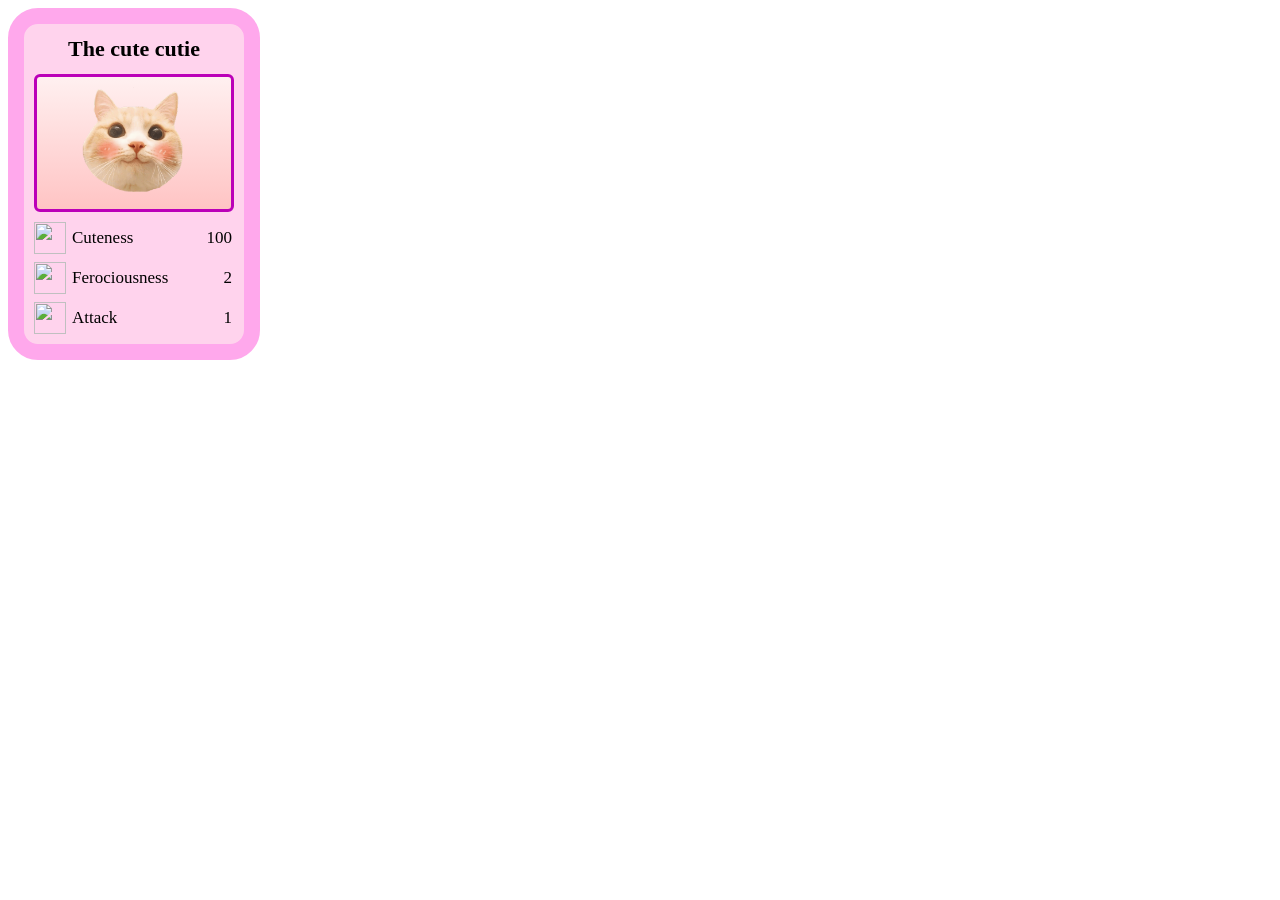
==== card_project/index.html @ 8acb8781 "one cat card done" ====
<!DOCTYPE html>
<html lang="en">
<head>
    <meta charset="UTF-8">
    <meta name="viewport" content="width=device-width, initial-scale=1.0">
    <title>Document</title>
    <link rel=stylesheet href="styles.css">
</head>
<body>
    <div id="card-size">
        <h4>The cute cutie</h4>
        <div id="cat1-container">
            <img id="cat1" src="Cats/Happy/Cat_01.png">
        </div>

        <div id="paw-icons-container">
            <div class="paw-icon">
                <img class="paw-svg" src="/Cats/cat-icon.svg">
                <div class="paw-icon-text">
                    <p>Cuteness</p>
                    <p class="number">100</p>
                </div>
            </div>

            <div class="paw-icon">
                <img class="paw-svg" src="/Cats/cat-icon.svg">
                <div class="paw-icon-text">
                    <p>Ferociousness</p>
                    <p class="number">2</p>
                </div>
            </div>
            
            <div class="paw-icon">
                <img class="paw-svg" src="/Cats/cat-icon.svg">
                <div class="paw-icon-text">
                    <p>Attack</p>
                    <p class="number">1</p>
                </div>
            </div>
    
        </div>
    </div>
    
</body>
</html>
---- card_project/styles.css ----
#card-size{
    width: 220px;
    height: 320px;
    background-color: #FFD3ED;
    border: solid 16px #FFA8EC;
    border-radius: 30px;
}

#cat1-container{
    background: linear-gradient(180deg, #FFF0F0 0%, #FFC4C4 100%);
    border: solid 3px #BB00B8;
    display: flex;
    justify-content: center;
    margin:10px;
    padding: 10px;
    border-radius: 6px;

}

#cat1{
    width: 160px;
}

.paw-svg{
    width: 32px;
    height: 32px;
    margin-left: 10px;
}

h4{
    margin-top: 12px;
    font-size: 22px;
    text-align: center;
    margin-bottom: 12px;
}

#paw-icons-container{
    display: flex;
    flex-direction: column;
    gap: 8px;
}
.paw-icon{
    display: flex;
    align-items: center;
    width: 100%;
    
}

.paw-icon-text{
    display: flex;
    flex-direction: row;
    justify-content: space-between;
    width: 100%;
   
}

p{
   font-size: 17px;
   margin: 6px;
   font-weight: 100px;

}

.number{
    margin-right: 12px;
}
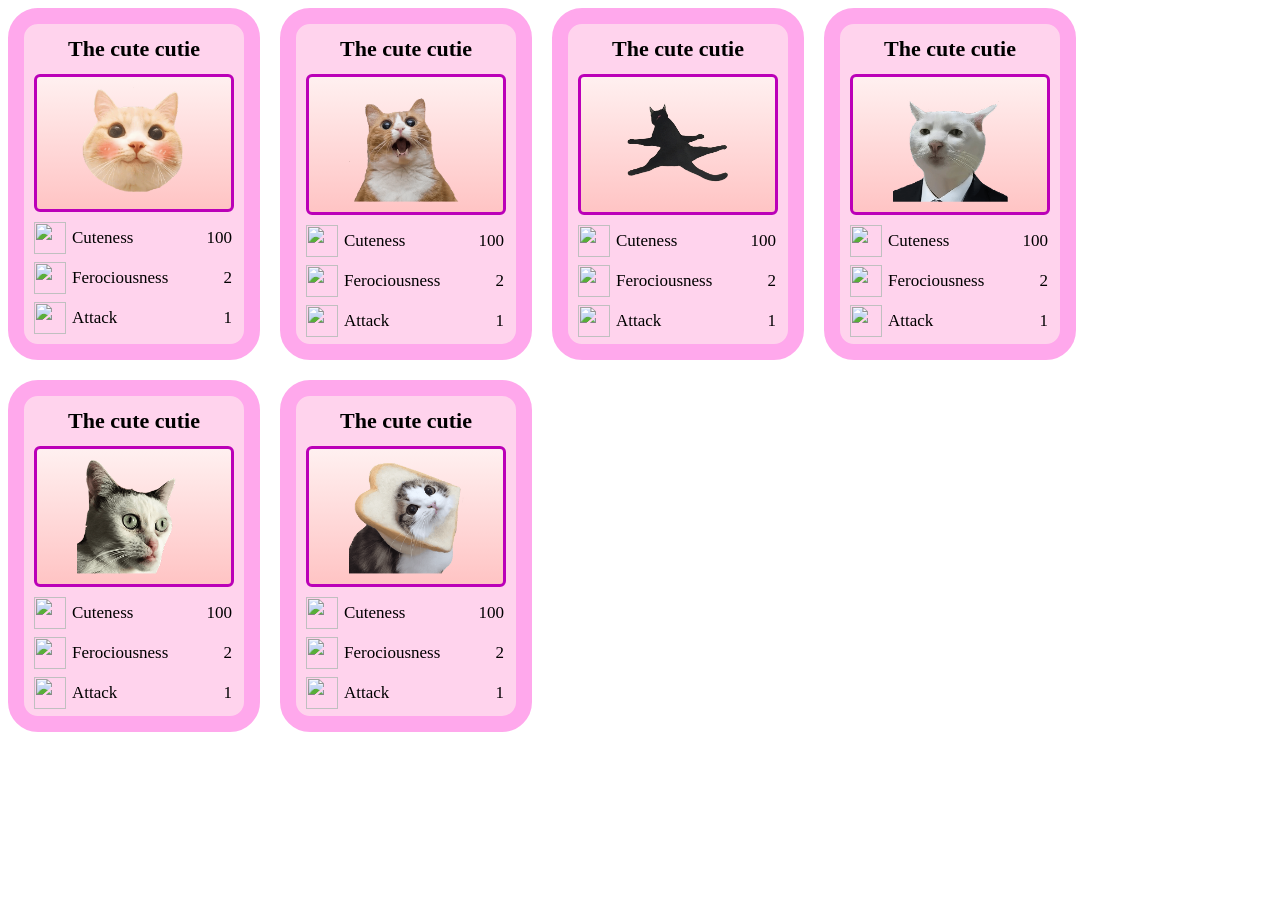
==== commit 02d561b2: "add 6 cards and cat pictures" ====
--- a/card_project/index.html
+++ b/card_project/index.html
@@ -7,38 +7,213 @@
     <link rel=stylesheet href="styles.css">
 </head>
 <body>
-    <div id="card-size">
-        <h4>The cute cutie</h4>
-        <div id="cat1-container">
-            <img id="cat1" src="Cats/Happy/Cat_01.png">
-        </div>
-
-        <div id="paw-icons-container">
-            <div class="paw-icon">
-                <img class="paw-svg" src="/Cats/cat-icon.svg">
-                <div class="paw-icon-text">
-                    <p>Cuteness</p>
-                    <p class="number">100</p>
-                </div>
-            </div>
-
-            <div class="paw-icon">
-                <img class="paw-svg" src="/Cats/cat-icon.svg">
-                <div class="paw-icon-text">
-                    <p>Ferociousness</p>
-                    <p class="number">2</p>
-                </div>
-            </div>
-            
-            <div class="paw-icon">
-                <img class="paw-svg" src="/Cats/cat-icon.svg">
-                <div class="paw-icon-text">
-                    <p>Attack</p>
-                    <p class="number">1</p>
-                </div>
-            </div>
-    
-        </div>
+
+    <div id="layout">
+
+        <div class="card-size">
+            <h4>The cute cutie</h4>
+            <div class="cat1-container">
+                <img id="cat1" src="Cats/Happy/Cat_01.png">
+            </div>
+
+            <div id="paw-icons-container">
+                <div class="paw-icon">
+                    <img class="paw-svg" src="/Cats/cat-icon.svg">
+                    <div class="paw-icon-text">
+                        <p>Cuteness</p>
+                        <p class="number">100</p>
+                    </div>
+                </div>
+
+                <div class="paw-icon">
+                    <img class="paw-svg" src="/Cats/cat-icon.svg">
+                    <div class="paw-icon-text">
+                        <p>Ferociousness</p>
+                        <p class="number">2</p>
+                    </div>
+                </div>
+                
+                <div class="paw-icon">
+                    <img class="paw-svg" src="/Cats/cat-icon.svg">
+                    <div class="paw-icon-text">
+                        <p>Attack</p>
+                        <p class="number">1</p>
+                    </div>
+                </div>
+        
+            </div>
+        </div>
+
+        <div class="card-size">
+            <h4>The cute cutie</h4>
+            <div class="cat1-container">
+                <img id="cat2" src="Cats/Photo_Cat.png">
+            </div>
+
+            <div id="paw-icons-container">
+                <div class="paw-icon">
+                    <img class="paw-svg" src="/Cats/cat-icon.svg">
+                    <div class="paw-icon-text">
+                        <p>Cuteness</p>
+                        <p class="number">100</p>
+                    </div>
+                </div>
+
+                <div class="paw-icon">
+                    <img class="paw-svg" src="/Cats/cat-icon.svg">
+                    <div class="paw-icon-text">
+                        <p>Ferociousness</p>
+                        <p class="number">2</p>
+                    </div>
+                </div>
+                
+                <div class="paw-icon">
+                    <img class="paw-svg" src="/Cats/cat-icon.svg">
+                    <div class="paw-icon-text">
+                        <p>Attack</p>
+                        <p class="number">1</p>
+                    </div>
+                </div>
+        
+            </div>
+        </div>
+
+        <div class="card-size">
+            <h4>The cute cutie</h4>
+            <div class="cat1-container">
+                <img id="cat3" src="Cats/Photo_Cat-yoga.png">
+            </div>
+
+            <div id="paw-icons-container">
+                <div class="paw-icon">
+                    <img class="paw-svg" src="/Cats/cat-icon.svg">
+                    <div class="paw-icon-text">
+                        <p>Cuteness</p>
+                        <p class="number">100</p>
+                    </div>
+                </div>
+
+                <div class="paw-icon">
+                    <img class="paw-svg" src="/Cats/cat-icon.svg">
+                    <div class="paw-icon-text">
+                        <p>Ferociousness</p>
+                        <p class="number">2</p>
+                    </div>
+                </div>
+                
+                <div class="paw-icon">
+                    <img class="paw-svg" src="/Cats/cat-icon.svg">
+                    <div class="paw-icon-text">
+                        <p>Attack</p>
+                        <p class="number">1</p>
+                    </div>
+                </div>
+        
+            </div>
+        </div>
+
+        <div class="card-size">
+            <h4>The cute cutie</h4>
+            <div class="cat1-container">
+                <img id="cat4" src="Cats/Photo_Cat-boss.png">
+            </div>
+
+            <div id="paw-icons-container">
+                <div class="paw-icon">
+                    <img class="paw-svg" src="/Cats/cat-icon.svg">
+                    <div class="paw-icon-text">
+                        <p>Cuteness</p>
+                        <p class="number">100</p>
+                    </div>
+                </div>
+
+                <div class="paw-icon">
+                    <img class="paw-svg" src="/Cats/cat-icon.svg">
+                    <div class="paw-icon-text">
+                        <p>Ferociousness</p>
+                        <p class="number">2</p>
+                    </div>
+                </div>
+                
+                <div class="paw-icon">
+                    <img class="paw-svg" src="/Cats/cat-icon.svg">
+                    <div class="paw-icon-text">
+                        <p>Attack</p>
+                        <p class="number">1</p>
+                    </div>
+                </div>
+        
+            </div>
+        </div>
+
+        <div class="card-size">
+            <h4>The cute cutie</h4>
+            <div class="cat1-container">
+                <img id="cat5" src="Cats/Photo_Cat-nosfera.png">
+            </div>
+
+            <div id="paw-icons-container">
+                <div class="paw-icon">
+                    <img class="paw-svg" src="/Cats/cat-icon.svg">
+                    <div class="paw-icon-text">
+                        <p>Cuteness</p>
+                        <p class="number">100</p>
+                    </div>
+                </div>
+
+                <div class="paw-icon">
+                    <img class="paw-svg" src="/Cats/cat-icon.svg">
+                    <div class="paw-icon-text">
+                        <p>Ferociousness</p>
+                        <p class="number">2</p>
+                    </div>
+                </div>
+                
+                <div class="paw-icon">
+                    <img class="paw-svg" src="/Cats/cat-icon.svg">
+                    <div class="paw-icon-text">
+                        <p>Attack</p>
+                        <p class="number">1</p>
+                    </div>
+                </div>
+        
+            </div>
+        </div>
+
+        <div class="card-size">
+            <h4>The cute cutie</h4>
+            <div class="cat1-container">
+                <img id="cat6" src="Cats/Photo_Cat-bread.png">
+            </div>
+
+            <div id="paw-icons-container">
+                <div class="paw-icon">
+                    <img class="paw-svg" src="/Cats/cat-icon.svg">
+                    <div class="paw-icon-text">
+                        <p>Cuteness</p>
+                        <p class="number">100</p>
+                    </div>
+                </div>
+
+                <div class="paw-icon">
+                    <img class="paw-svg" src="/Cats/cat-icon.svg">
+                    <div class="paw-icon-text">
+                        <p>Ferociousness</p>
+                        <p class="number">2</p>
+                    </div>
+                </div>
+                
+                <div class="paw-icon">
+                    <img class="paw-svg" src="/Cats/cat-icon.svg">
+                    <div class="paw-icon-text">
+                        <p>Attack</p>
+                        <p class="number">1</p>
+                    </div>
+                </div>
+        
+            </div>
+        </div>
+
     </div>
     
 </body>
--- a/card_project/styles.css
+++ b/card_project/styles.css
@@ -1,6 +1,12 @@
 
+#layout{
+    display: flex;
+    flex-wrap: wrap;
+    gap: 20px;
 
-#card-size{
+}
+
+.card-size{
     width: 220px;
     height: 320px;
     background-color: #FFD3ED;
@@ -8,7 +14,7 @@
     border-radius: 30px;
 }
 
-#cat1-container{
+.cat1-container{
     background: linear-gradient(180deg, #FFF0F0 0%, #FFC4C4 100%);
     border: solid 3px #BB00B8;
     display: flex;
@@ -16,12 +22,35 @@
     margin:10px;
     padding: 10px;
     border-radius: 6px;
-
 }
 
 #cat1{
     width: 160px;
 }
+
+#cat2{
+    width: 115px;
+    
+}
+
+#cat4{
+    width: 115px;
+}
+
+
+#cat5{
+    width: 115px;
+}
+
+#cat6{
+    width: 115px;
+}
+
+#cat3{
+    width: 115px;
+}
+
+
 
 .paw-svg{
     width: 32px;
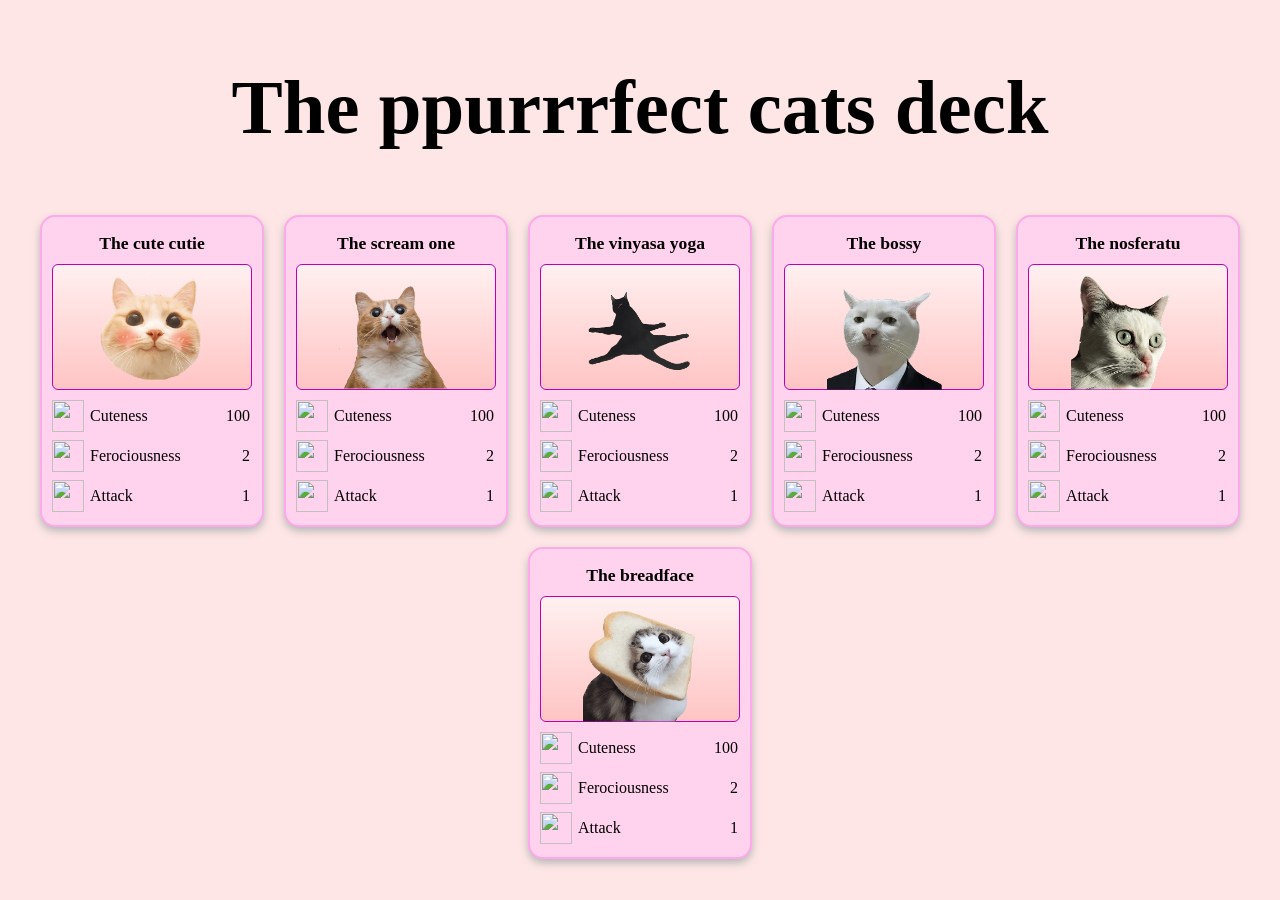
==== commit 6cb8242f: "made the cards responsive" ====
--- a/card_project/index.html
+++ b/card_project/index.html
@@ -7,186 +7,190 @@
     <link rel=stylesheet href="styles.css">
 </head>
 <body>
-
+    <div id="title">
+        <h2>The ppurrrfect cats deck</h2>
+    </div>
     <div id="layout">
+        
+        
 
         <div class="card-size">
             <h4>The cute cutie</h4>
-            <div class="cat1-container">
+            <div class="cat-all-container">
                 <img id="cat1" src="Cats/Happy/Cat_01.png">
             </div>
 
-            <div id="paw-icons-container">
-                <div class="paw-icon">
-                    <img class="paw-svg" src="/Cats/cat-icon.svg">
-                    <div class="paw-icon-text">
-                        <p>Cuteness</p>
-                        <p class="number">100</p>
-                    </div>
-                </div>
-
-                <div class="paw-icon">
-                    <img class="paw-svg" src="/Cats/cat-icon.svg">
-                    <div class="paw-icon-text">
-                        <p>Ferociousness</p>
-                        <p class="number">2</p>
-                    </div>
-                </div>
-                
-                <div class="paw-icon">
-                    <img class="paw-svg" src="/Cats/cat-icon.svg">
-                    <div class="paw-icon-text">
-                        <p>Attack</p>
-                        <p class="number">1</p>
-                    </div>
-                </div>
-        
-            </div>
-        </div>
-
-        <div class="card-size">
-            <h4>The cute cutie</h4>
-            <div class="cat1-container">
+            <div class="paw-icons-container">
+                <div class="paw-icon">
+                    <img class="paw-svg" src="/Cats/cat-icon.svg">
+                    <div class="paw-icon-text">
+                        <p>Cuteness</p>
+                        <p class="number">100</p>
+                    </div>
+                </div>
+
+                <div class="paw-icon">
+                    <img class="paw-svg" src="/Cats/cat-icon.svg">
+                    <div class="paw-icon-text">
+                        <p>Ferociousness</p>
+                        <p class="number">2</p>
+                    </div>
+                </div>
+                
+                <div class="paw-icon">
+                    <img class="paw-svg" src="/Cats/cat-icon.svg">
+                    <div class="paw-icon-text">
+                        <p>Attack</p>
+                        <p class="number">1</p>
+                    </div>
+                </div>
+        
+            </div>
+        </div>
+
+        <div class="card-size">
+            <h4>The scream one</h4>
+            <div class="cat-all-container">
                 <img id="cat2" src="Cats/Photo_Cat.png">
             </div>
 
-            <div id="paw-icons-container">
-                <div class="paw-icon">
-                    <img class="paw-svg" src="/Cats/cat-icon.svg">
-                    <div class="paw-icon-text">
-                        <p>Cuteness</p>
-                        <p class="number">100</p>
-                    </div>
-                </div>
-
-                <div class="paw-icon">
-                    <img class="paw-svg" src="/Cats/cat-icon.svg">
-                    <div class="paw-icon-text">
-                        <p>Ferociousness</p>
-                        <p class="number">2</p>
-                    </div>
-                </div>
-                
-                <div class="paw-icon">
-                    <img class="paw-svg" src="/Cats/cat-icon.svg">
-                    <div class="paw-icon-text">
-                        <p>Attack</p>
-                        <p class="number">1</p>
-                    </div>
-                </div>
-        
-            </div>
-        </div>
-
-        <div class="card-size">
-            <h4>The cute cutie</h4>
-            <div class="cat1-container">
+            <div class="paw-icons-container">
+                <div class="paw-icon">
+                    <img class="paw-svg" src="/Cats/cat-icon.svg">
+                    <div class="paw-icon-text">
+                        <p>Cuteness</p>
+                        <p class="number">100</p>
+                    </div>
+                </div>
+
+                <div class="paw-icon">
+                    <img class="paw-svg" src="/Cats/cat-icon.svg">
+                    <div class="paw-icon-text">
+                        <p>Ferociousness</p>
+                        <p class="number">2</p>
+                    </div>
+                </div>
+                
+                <div class="paw-icon">
+                    <img class="paw-svg" src="/Cats/cat-icon.svg">
+                    <div class="paw-icon-text">
+                        <p>Attack</p>
+                        <p class="number">1</p>
+                    </div>
+                </div>
+        
+            </div>
+        </div>
+
+        <div class="card-size">
+            <h4>The vinyasa yoga</h4>
+            <div class="cat-all-container">
                 <img id="cat3" src="Cats/Photo_Cat-yoga.png">
             </div>
 
-            <div id="paw-icons-container">
-                <div class="paw-icon">
-                    <img class="paw-svg" src="/Cats/cat-icon.svg">
-                    <div class="paw-icon-text">
-                        <p>Cuteness</p>
-                        <p class="number">100</p>
-                    </div>
-                </div>
-
-                <div class="paw-icon">
-                    <img class="paw-svg" src="/Cats/cat-icon.svg">
-                    <div class="paw-icon-text">
-                        <p>Ferociousness</p>
-                        <p class="number">2</p>
-                    </div>
-                </div>
-                
-                <div class="paw-icon">
-                    <img class="paw-svg" src="/Cats/cat-icon.svg">
-                    <div class="paw-icon-text">
-                        <p>Attack</p>
-                        <p class="number">1</p>
-                    </div>
-                </div>
-        
-            </div>
-        </div>
-
-        <div class="card-size">
-            <h4>The cute cutie</h4>
-            <div class="cat1-container">
+            <div class="paw-icons-container">
+                <div class="paw-icon">
+                    <img class="paw-svg" src="/Cats/cat-icon.svg">
+                    <div class="paw-icon-text">
+                        <p>Cuteness</p>
+                        <p class="number">100</p>
+                    </div>
+                </div>
+
+                <div class="paw-icon">
+                    <img class="paw-svg" src="/Cats/cat-icon.svg">
+                    <div class="paw-icon-text">
+                        <p>Ferociousness</p>
+                        <p class="number">2</p>
+                    </div>
+                </div>
+                
+                <div class="paw-icon">
+                    <img class="paw-svg" src="/Cats/cat-icon.svg">
+                    <div class="paw-icon-text">
+                        <p>Attack</p>
+                        <p class="number">1</p>
+                    </div>
+                </div>
+        
+            </div>
+        </div>
+
+        <div class="card-size">
+            <h4>The bossy</h4>
+            <div class="cat-all-container">
                 <img id="cat4" src="Cats/Photo_Cat-boss.png">
             </div>
 
-            <div id="paw-icons-container">
-                <div class="paw-icon">
-                    <img class="paw-svg" src="/Cats/cat-icon.svg">
-                    <div class="paw-icon-text">
-                        <p>Cuteness</p>
-                        <p class="number">100</p>
-                    </div>
-                </div>
-
-                <div class="paw-icon">
-                    <img class="paw-svg" src="/Cats/cat-icon.svg">
-                    <div class="paw-icon-text">
-                        <p>Ferociousness</p>
-                        <p class="number">2</p>
-                    </div>
-                </div>
-                
-                <div class="paw-icon">
-                    <img class="paw-svg" src="/Cats/cat-icon.svg">
-                    <div class="paw-icon-text">
-                        <p>Attack</p>
-                        <p class="number">1</p>
-                    </div>
-                </div>
-        
-            </div>
-        </div>
-
-        <div class="card-size">
-            <h4>The cute cutie</h4>
-            <div class="cat1-container">
+            <div class="paw-icons-container">
+                <div class="paw-icon">
+                    <img class="paw-svg" src="/Cats/cat-icon.svg">
+                    <div class="paw-icon-text">
+                        <p>Cuteness</p>
+                        <p class="number">100</p>
+                    </div>
+                </div>
+
+                <div class="paw-icon">
+                    <img class="paw-svg" src="/Cats/cat-icon.svg">
+                    <div class="paw-icon-text">
+                        <p>Ferociousness</p>
+                        <p class="number">2</p>
+                    </div>
+                </div>
+                
+                <div class="paw-icon">
+                    <img class="paw-svg" src="/Cats/cat-icon.svg">
+                    <div class="paw-icon-text">
+                        <p>Attack</p>
+                        <p class="number">1</p>
+                    </div>
+                </div>
+        
+            </div>
+        </div>
+
+        <div class="card-size">
+            <h4>The nosferatu</h4>
+            <div class="cat-all-container">
                 <img id="cat5" src="Cats/Photo_Cat-nosfera.png">
             </div>
 
-            <div id="paw-icons-container">
-                <div class="paw-icon">
-                    <img class="paw-svg" src="/Cats/cat-icon.svg">
-                    <div class="paw-icon-text">
-                        <p>Cuteness</p>
-                        <p class="number">100</p>
-                    </div>
-                </div>
-
-                <div class="paw-icon">
-                    <img class="paw-svg" src="/Cats/cat-icon.svg">
-                    <div class="paw-icon-text">
-                        <p>Ferociousness</p>
-                        <p class="number">2</p>
-                    </div>
-                </div>
-                
-                <div class="paw-icon">
-                    <img class="paw-svg" src="/Cats/cat-icon.svg">
-                    <div class="paw-icon-text">
-                        <p>Attack</p>
-                        <p class="number">1</p>
-                    </div>
-                </div>
-        
-            </div>
-        </div>
-
-        <div class="card-size">
-            <h4>The cute cutie</h4>
-            <div class="cat1-container">
+            <div class="paw-icons-container">
+                <div class="paw-icon">
+                    <img class="paw-svg" src="/Cats/cat-icon.svg">
+                    <div class="paw-icon-text">
+                        <p>Cuteness</p>
+                        <p class="number">100</p>
+                    </div>
+                </div>
+
+                <div class="paw-icon">
+                    <img class="paw-svg" src="/Cats/cat-icon.svg">
+                    <div class="paw-icon-text">
+                        <p>Ferociousness</p>
+                        <p class="number">2</p>
+                    </div>
+                </div>
+                
+                <div class="paw-icon">
+                    <img class="paw-svg" src="/Cats/cat-icon.svg">
+                    <div class="paw-icon-text">
+                        <p>Attack</p>
+                        <p class="number">1</p>
+                    </div>
+                </div>
+        
+            </div>
+        </div>
+
+        <div class="card-size">
+            <h4>The breadface</h4>
+            <div class="cat-all-container">
                 <img id="cat6" src="Cats/Photo_Cat-bread.png">
             </div>
 
-            <div id="paw-icons-container">
+            <div class="paw-icons-container">
                 <div class="paw-icon">
                     <img class="paw-svg" src="/Cats/cat-icon.svg">
                     <div class="paw-icon-text">
--- a/card_project/styles.css
+++ b/card_project/styles.css
@@ -1,27 +1,55 @@
+body{
+    background-color: #ffe6e6;
+}
+
 
 #layout{
     display: flex;
-    flex-wrap: wrap;
+    justify-content: center;
     gap: 20px;
+    max-width: 1400px
+
 
 }
 
-.card-size{
-    width: 220px;
-    height: 320px;
-    background-color: #FFD3ED;
-    border: solid 16px #FFA8EC;
-    border-radius: 30px;
+#title{
+    font-size: clamp(2rem, 4vw, 3.5rem);
+    text-align: center;
 }
 
-.cat1-container{
+.card-size{
+    width: clamp(180px, 40vw, 220px);
+    height: 308px;
+    background-color: #FFD3ED;
+    border: solid 2px #FFA8EC;
+    border-radius: 15px;
+    box-shadow: 0 4px 8px rgb(182, 182, 182);
+    display: flex;
+    flex-direction: column;
+}
+
+
+.cat-all-container{
     background: linear-gradient(180deg, #FFF0F0 0%, #FFC4C4 100%);
-    border: solid 3px #BB00B8;
-    display: flex;
+    border: solid 1px #BB00B8;
+    display: grid;
     justify-content: center;
     margin:10px;
+    margin-top: -2px;
     padding: 10px;
     border-radius: 6px;
+    align-items: center;
+    height: 104px;
+
+}
+
+
+@media (max-width: 1600px){
+    #layout{
+        display: flex;
+        flex-wrap: wrap
+    }
+
 }
 
 #cat1{
@@ -29,7 +57,12 @@
 }
 
 #cat2{
-    width: 115px;
+    width: 114px;
+}
+
+
+#cat3{
+    width: 116px;
     
 }
 
@@ -46,26 +79,22 @@
     width: 115px;
 }
 
-#cat3{
-    width: 115px;
-}
-
-
 
 .paw-svg{
-    width: 32px;
+    width: clamp(28px, 4vw, 32px);
     height: 32px;
     margin-left: 10px;
 }
 
 h4{
-    margin-top: 12px;
-    font-size: 22px;
+    margin-top: 16px;
+    font-size: 1.1rem;
     text-align: center;
     margin-bottom: 12px;
 }
 
-#paw-icons-container{
+
+.paw-icons-container{
     display: flex;
     flex-direction: column;
     gap: 8px;
@@ -86,9 +115,8 @@
 }
 
 p{
-   font-size: 17px;
-   margin: 6px;
-   font-weight: 100px;
+    font-size: clamp(14px, 2vw, 16px);
+    margin: 6px;
 
 }
 
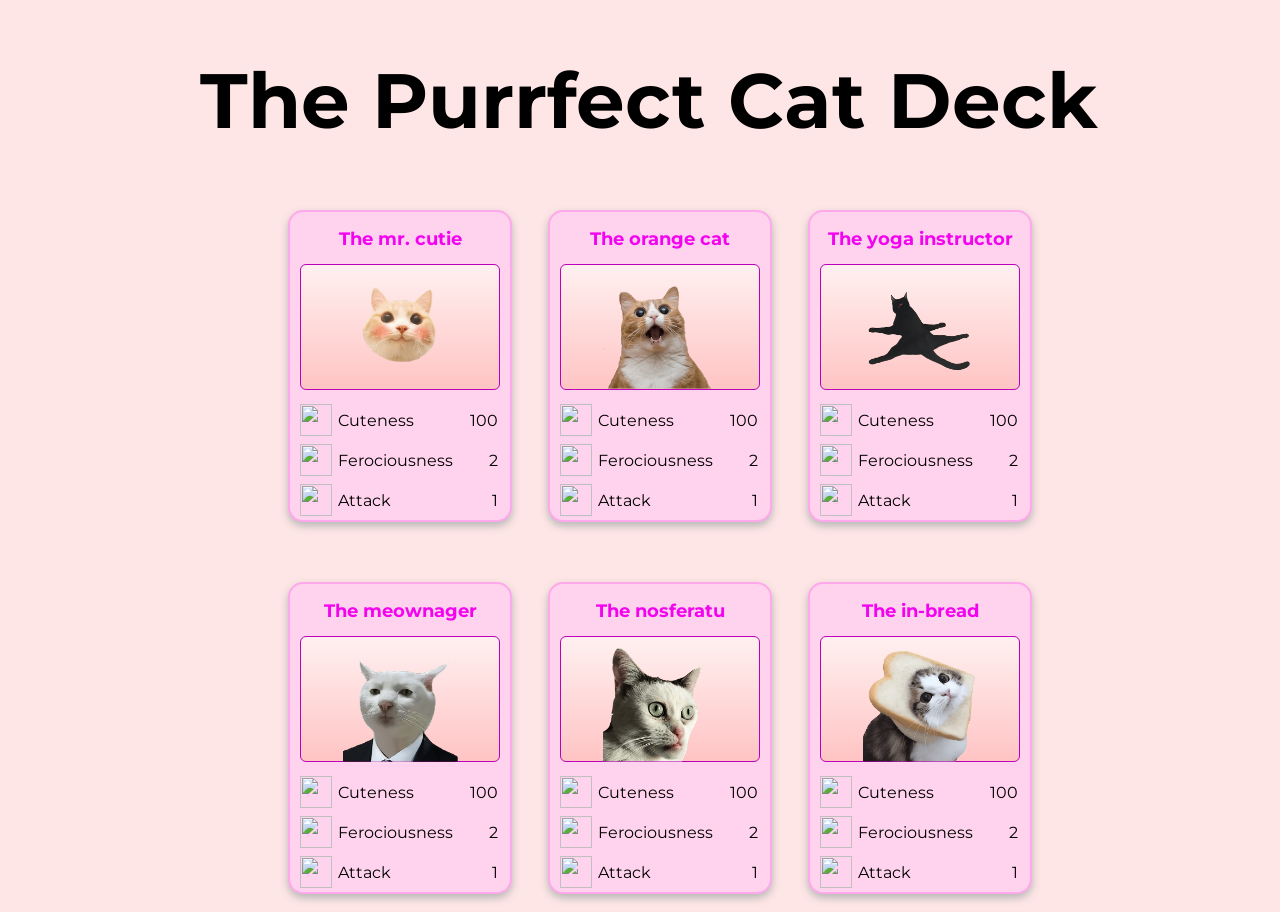
==== commit 1a2cad2c: "add background and fix responsiveness" ====
--- a/card_project/index.html
+++ b/card_project/index.html
@@ -5,17 +5,17 @@
     <meta name="viewport" content="width=device-width, initial-scale=1.0">
     <title>Document</title>
     <link rel=stylesheet href="styles.css">
+    <link href="https://fonts.googleapis.com/css2?family=Montserrat:ital,wght@0,100..900;1,100..900&display=swap" rel="stylesheet">
+
 </head>
 <body>
     <div id="title">
-        <h2>The ppurrrfect cats deck</h2>
+        <h2>The Purrfect Cat Deck</h2>
     </div>
     <div id="layout">
-        
-        
-
-        <div class="card-size">
-            <h4>The cute cutie</h4>
+
+        <div class="card-size">
+            <h4>The mr. cutie</h4>
             <div class="cat-all-container">
                 <img id="cat1" src="Cats/Happy/Cat_01.png">
             </div>
@@ -49,7 +49,7 @@
         </div>
 
         <div class="card-size">
-            <h4>The scream one</h4>
+            <h4>The orange cat</h4>
             <div class="cat-all-container">
                 <img id="cat2" src="Cats/Photo_Cat.png">
             </div>
@@ -83,7 +83,7 @@
         </div>
 
         <div class="card-size">
-            <h4>The vinyasa yoga</h4>
+            <h4>The yoga instructor</h4>
             <div class="cat-all-container">
                 <img id="cat3" src="Cats/Photo_Cat-yoga.png">
             </div>
@@ -117,7 +117,7 @@
         </div>
 
         <div class="card-size">
-            <h4>The bossy</h4>
+            <h4>The meownager</h4>
             <div class="cat-all-container">
                 <img id="cat4" src="Cats/Photo_Cat-boss.png">
             </div>
@@ -185,7 +185,7 @@
         </div>
 
         <div class="card-size">
-            <h4>The breadface</h4>
+            <h4>The in-bread</h4>
             <div class="cat-all-container">
                 <img id="cat6" src="Cats/Photo_Cat-bread.png">
             </div>
--- a/card_project/styles.css
+++ b/card_project/styles.css
@@ -1,20 +1,46 @@
+html{
+    font-size: clamp(14px, 2vw, 16px);
+    font-family: 'Montserrat', sans-serif;
+
+}
+
 body{
     background-color: #ffe6e6;
+    width: 100%;
+    background-image: url(/Cats/background.png);
 }
 
+h4{
+    margin-top: 16px;
+    font-size: 1.1rem;
+    text-align: center;
+    margin-bottom: 12px;
+    color: #f304ef;
+    
+}
+
+p{
+    font-size: clamp(14px, 2vw, 16px);
+    margin: 6px;
+
+}
 
 #layout{
-    display: flex;
+    display: grid;
+    grid-template-columns: repeat(3, 200px);
+    grid-template-rows: repeat(2, 1fr);
+    align-items: center;
     justify-content: center;
-    gap: 20px;
-    max-width: 1400px
-
-
+    gap: 60px;
+    padding: 10px;
+    
 }
 
 #title{
     font-size: clamp(2rem, 4vw, 3.5rem);
     text-align: center;
+    margin-bottom: -10px;
+    margin-top: -10px;
 }
 
 .card-size{
@@ -24,8 +50,8 @@
     border: solid 2px #FFA8EC;
     border-radius: 15px;
     box-shadow: 0 4px 8px rgb(182, 182, 182);
-    display: flex;
-    flex-direction: column;
+    display: grid;
+
 }
 
 
@@ -34,7 +60,7 @@
     border: solid 1px #BB00B8;
     display: grid;
     justify-content: center;
-    margin:10px;
+    margin: 10px;
     margin-top: -2px;
     padding: 10px;
     border-radius: 6px;
@@ -43,8 +69,7 @@
 
 }
 
-
-@media (max-width: 1600px){
+@media (max-width: 1000px){
     #layout{
         display: flex;
         flex-wrap: wrap
@@ -53,7 +78,7 @@
 }
 
 #cat1{
-    width: 160px;
+    width: 116px;
 }
 
 #cat2{
@@ -86,14 +111,6 @@
     margin-left: 10px;
 }
 
-h4{
-    margin-top: 16px;
-    font-size: 1.1rem;
-    text-align: center;
-    margin-bottom: 12px;
-}
-
-
 .paw-icons-container{
     display: flex;
     flex-direction: column;
@@ -114,12 +131,6 @@
    
 }
 
-p{
-    font-size: clamp(14px, 2vw, 16px);
-    margin: 6px;
-
-}
-
 .number{
     margin-right: 12px;
 }
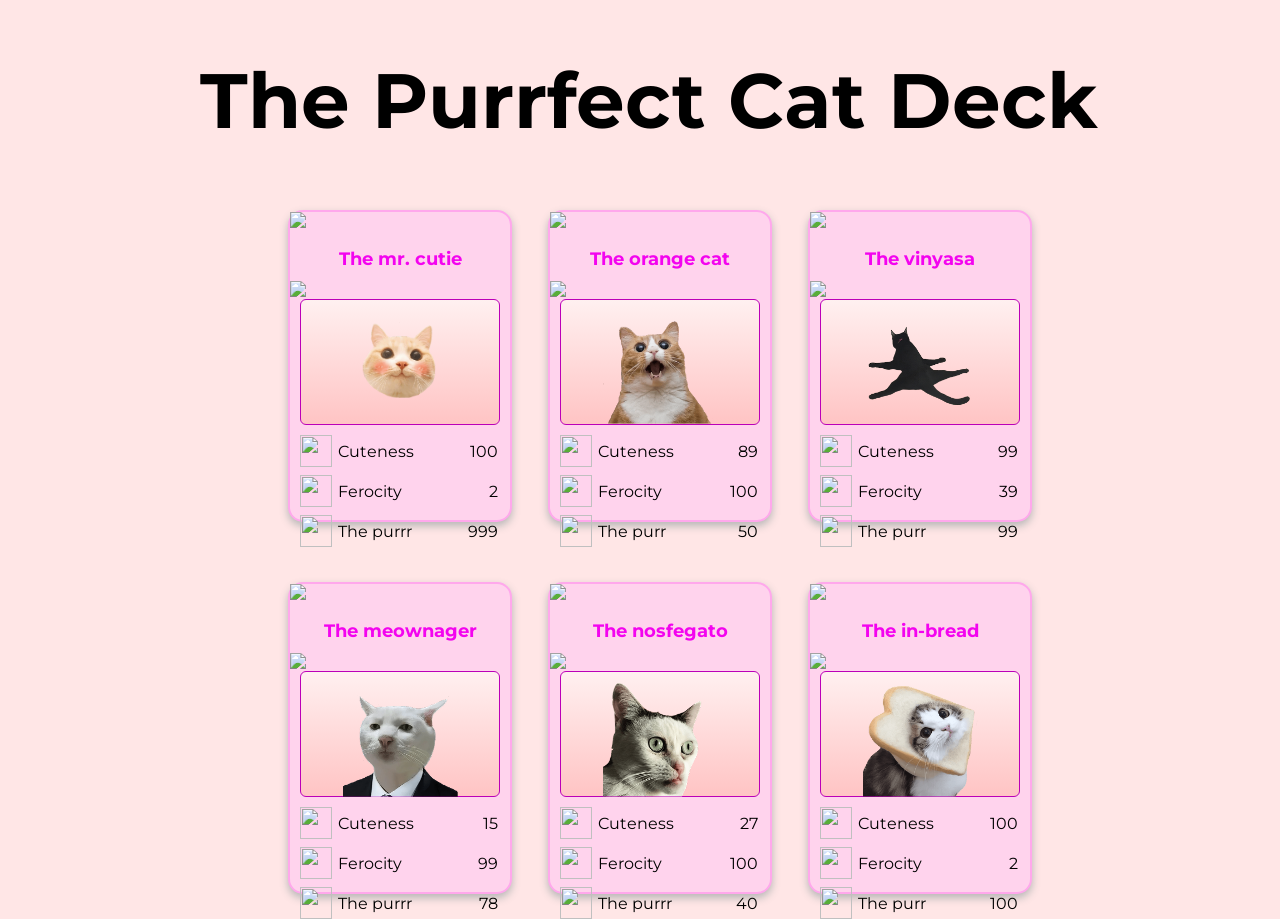
==== commit 1fc563d8: "add sword and shield icons,  rename cards title, change font color" ====
--- a/card_project/index.html
+++ b/card_project/index.html
@@ -15,7 +15,12 @@
     <div id="layout">
 
         <div class="card-size">
-            <h4>The mr. cutie</h4>
+            <div class="stats-icon">
+                <img class="stats-svg" src="/Cats/defens.svg">
+                <h4>The mr. cutie</h4>
+                <img class="stats-svg" src="/Cats/attack.svg">
+            </div>
+            
             <div class="cat-all-container">
                 <img id="cat1" src="Cats/Happy/Cat_01.png">
             </div>
@@ -32,7 +37,7 @@
                 <div class="paw-icon">
                     <img class="paw-svg" src="/Cats/cat-icon.svg">
                     <div class="paw-icon-text">
-                        <p>Ferociousness</p>
+                        <p>Ferocity</p>
                         <p class="number">2</p>
                     </div>
                 </div>
@@ -40,16 +45,20 @@
                 <div class="paw-icon">
                     <img class="paw-svg" src="/Cats/cat-icon.svg">
                     <div class="paw-icon-text">
-                        <p>Attack</p>
-                        <p class="number">1</p>
-                    </div>
-                </div>
-        
-            </div>
-        </div>
-
-        <div class="card-size">
-            <h4>The orange cat</h4>
+                        <p>The purrr</p>
+                        <p class="number">999</p>
+                    </div>
+                </div>
+        
+            </div>
+        </div>
+
+        <div class="card-size">
+            <div class="stats-icon">
+                <img class="stats-svg" src="/Cats/defens.svg">
+                <h4>The orange cat</h4>
+                <img class="stats-svg" src="/Cats/attack.svg">
+            </div>
             <div class="cat-all-container">
                 <img id="cat2" src="Cats/Photo_Cat.png">
             </div>
@@ -59,14 +68,170 @@
                     <img class="paw-svg" src="/Cats/cat-icon.svg">
                     <div class="paw-icon-text">
                         <p>Cuteness</p>
-                        <p class="number">100</p>
-                    </div>
-                </div>
-
-                <div class="paw-icon">
-                    <img class="paw-svg" src="/Cats/cat-icon.svg">
-                    <div class="paw-icon-text">
-                        <p>Ferociousness</p>
+                        <p class="number">89</p>
+                    </div>
+                </div>
+
+                <div class="paw-icon">
+                    <img class="paw-svg" src="/Cats/cat-icon.svg">
+                    <div class="paw-icon-text">
+                        <p>Ferocity</p>
+                        <p class="number">100</p>
+                    </div>
+                </div>
+                
+                <div class="paw-icon">
+                    <img class="paw-svg" src="/Cats/cat-icon.svg">
+                    <div class="paw-icon-text">
+                        <p>The purr</p>
+                        <p class="number">50</p>
+                    </div>
+                </div>
+        
+            </div>
+        </div>
+
+        <div class="card-size">
+            
+            <div class="stats-icon">
+                <img class="stats-svg" src="/Cats/defens.svg">
+                <h4>The vinyasa</h4>
+                <img class="stats-svg" src="/Cats/attack.svg">
+            </div>
+            <div class="cat-all-container">
+                <img id="cat3" src="Cats/Photo_Cat-yoga.png">
+            </div>
+
+            <div class="paw-icons-container">
+                <div class="paw-icon">
+                    <img class="paw-svg" src="/Cats/cat-icon.svg">
+                    <div class="paw-icon-text">
+                        <p>Cuteness</p>
+                        <p class="number">99</p>
+                    </div>
+                </div>
+
+                <div class="paw-icon">
+                    <img class="paw-svg" src="/Cats/cat-icon.svg">
+                    <div class="paw-icon-text">
+                        <p>Ferocity</p>
+                        <p class="number">39</p>
+                    </div>
+                </div>
+                
+                <div class="paw-icon">
+                    <img class="paw-svg" src="/Cats/cat-icon.svg">
+                    <div class="paw-icon-text">
+                        <p>The purr</p>
+                        <p class="number">99</p>
+                    </div>
+                </div>
+        
+            </div>
+        </div>
+
+        <div class="card-size">
+            <div class="stats-icon">
+                <img class="stats-svg" src="/Cats/defens.svg">
+                <h4>The meownager</h4>
+                <img class="stats-svg" src="/Cats/attack.svg">
+            </div>
+            
+            <div class="cat-all-container">
+                <img id="cat4" src="Cats/Photo_Cat-boss.png">
+            </div>
+
+            <div class="paw-icons-container">
+                <div class="paw-icon">
+                    <img class="paw-svg" src="/Cats/cat-icon.svg">
+                    <div class="paw-icon-text">
+                        <p>Cuteness</p>
+                        <p class="number">15</p>
+                    </div>
+                </div>
+
+                <div class="paw-icon">
+                    <img class="paw-svg" src="/Cats/cat-icon.svg">
+                    <div class="paw-icon-text">
+                        <p>Ferocity</p>
+                        <p class="number">99</p>
+                    </div>
+                </div>
+                
+                <div class="paw-icon">
+                    <img class="paw-svg" src="/Cats/cat-icon.svg">
+                    <div class="paw-icon-text">
+                        <p>The purrr</p>
+                        <p class="number">78</p>
+                    </div>
+                </div>
+        
+            </div>
+        </div>
+
+        <div class="card-size">
+            <div class="stats-icon">
+                <img class="stats-svg" src="/Cats/defens.svg">
+                <h4>The nosfegato</h4>
+                <img class="stats-svg" src="/Cats/attack.svg">
+            </div>
+            
+            <div class="cat-all-container">
+                <img id="cat5" src="Cats/Photo_Cat-nosfera.png">
+            </div>
+
+            <div class="paw-icons-container">
+                <div class="paw-icon">
+                    <img class="paw-svg" src="/Cats/cat-icon.svg">
+                    <div class="paw-icon-text">
+                        <p>Cuteness</p>
+                        <p class="number">27</p>
+                    </div>
+                </div>
+
+                <div class="paw-icon">
+                    <img class="paw-svg" src="/Cats/cat-icon.svg">
+                    <div class="paw-icon-text">
+                        <p>Ferocity</p>
+                        <p class="number">100</p>
+                    </div>
+                </div>
+                
+                <div class="paw-icon">
+                    <img class="paw-svg" src="/Cats/cat-icon.svg">
+                    <div class="paw-icon-text">
+                        <p>The purrr</p>
+                        <p class="number">40</p>
+                    </div>
+                </div>
+        
+            </div>
+        </div>
+
+        <div class="card-size">
+            <div class="stats-icon">
+                <img class="stats-svg" src="/Cats/defens.svg">
+                <h4>The in-bread</h4>
+                <img class="stats-svg" src="/Cats/attack.svg">
+            </div>
+            
+            <div class="cat-all-container">
+                <img id="cat6" src="Cats/Photo_Cat-bread.png">
+            </div>
+
+            <div class="paw-icons-container">
+                <div class="paw-icon">
+                    <img class="paw-svg" src="/Cats/cat-icon.svg">
+                    <div class="paw-icon-text">
+                        <p>Cuteness</p>
+                        <p class="number">100</p>
+                    </div>
+                </div>
+
+                <div class="paw-icon">
+                    <img class="paw-svg" src="/Cats/cat-icon.svg">
+                    <div class="paw-icon-text">
+                        <p>Ferocity</p>
                         <p class="number">2</p>
                     </div>
                 </div>
@@ -74,144 +239,8 @@
                 <div class="paw-icon">
                     <img class="paw-svg" src="/Cats/cat-icon.svg">
                     <div class="paw-icon-text">
-                        <p>Attack</p>
-                        <p class="number">1</p>
-                    </div>
-                </div>
-        
-            </div>
-        </div>
-
-        <div class="card-size">
-            <h4>The yoga instructor</h4>
-            <div class="cat-all-container">
-                <img id="cat3" src="Cats/Photo_Cat-yoga.png">
-            </div>
-
-            <div class="paw-icons-container">
-                <div class="paw-icon">
-                    <img class="paw-svg" src="/Cats/cat-icon.svg">
-                    <div class="paw-icon-text">
-                        <p>Cuteness</p>
-                        <p class="number">100</p>
-                    </div>
-                </div>
-
-                <div class="paw-icon">
-                    <img class="paw-svg" src="/Cats/cat-icon.svg">
-                    <div class="paw-icon-text">
-                        <p>Ferociousness</p>
-                        <p class="number">2</p>
-                    </div>
-                </div>
-                
-                <div class="paw-icon">
-                    <img class="paw-svg" src="/Cats/cat-icon.svg">
-                    <div class="paw-icon-text">
-                        <p>Attack</p>
-                        <p class="number">1</p>
-                    </div>
-                </div>
-        
-            </div>
-        </div>
-
-        <div class="card-size">
-            <h4>The meownager</h4>
-            <div class="cat-all-container">
-                <img id="cat4" src="Cats/Photo_Cat-boss.png">
-            </div>
-
-            <div class="paw-icons-container">
-                <div class="paw-icon">
-                    <img class="paw-svg" src="/Cats/cat-icon.svg">
-                    <div class="paw-icon-text">
-                        <p>Cuteness</p>
-                        <p class="number">100</p>
-                    </div>
-                </div>
-
-                <div class="paw-icon">
-                    <img class="paw-svg" src="/Cats/cat-icon.svg">
-                    <div class="paw-icon-text">
-                        <p>Ferociousness</p>
-                        <p class="number">2</p>
-                    </div>
-                </div>
-                
-                <div class="paw-icon">
-                    <img class="paw-svg" src="/Cats/cat-icon.svg">
-                    <div class="paw-icon-text">
-                        <p>Attack</p>
-                        <p class="number">1</p>
-                    </div>
-                </div>
-        
-            </div>
-        </div>
-
-        <div class="card-size">
-            <h4>The nosferatu</h4>
-            <div class="cat-all-container">
-                <img id="cat5" src="Cats/Photo_Cat-nosfera.png">
-            </div>
-
-            <div class="paw-icons-container">
-                <div class="paw-icon">
-                    <img class="paw-svg" src="/Cats/cat-icon.svg">
-                    <div class="paw-icon-text">
-                        <p>Cuteness</p>
-                        <p class="number">100</p>
-                    </div>
-                </div>
-
-                <div class="paw-icon">
-                    <img class="paw-svg" src="/Cats/cat-icon.svg">
-                    <div class="paw-icon-text">
-                        <p>Ferociousness</p>
-                        <p class="number">2</p>
-                    </div>
-                </div>
-                
-                <div class="paw-icon">
-                    <img class="paw-svg" src="/Cats/cat-icon.svg">
-                    <div class="paw-icon-text">
-                        <p>Attack</p>
-                        <p class="number">1</p>
-                    </div>
-                </div>
-        
-            </div>
-        </div>
-
-        <div class="card-size">
-            <h4>The in-bread</h4>
-            <div class="cat-all-container">
-                <img id="cat6" src="Cats/Photo_Cat-bread.png">
-            </div>
-
-            <div class="paw-icons-container">
-                <div class="paw-icon">
-                    <img class="paw-svg" src="/Cats/cat-icon.svg">
-                    <div class="paw-icon-text">
-                        <p>Cuteness</p>
-                        <p class="number">100</p>
-                    </div>
-                </div>
-
-                <div class="paw-icon">
-                    <img class="paw-svg" src="/Cats/cat-icon.svg">
-                    <div class="paw-icon-text">
-                        <p>Ferociousness</p>
-                        <p class="number">2</p>
-                    </div>
-                </div>
-                
-                <div class="paw-icon">
-                    <img class="paw-svg" src="/Cats/cat-icon.svg">
-                    <div class="paw-icon-text">
-                        <p>Attack</p>
-                        <p class="number">1</p>
+                        <p>The purr</p>
+                        <p class="number">100</p>
                     </div>
                 </div>
         
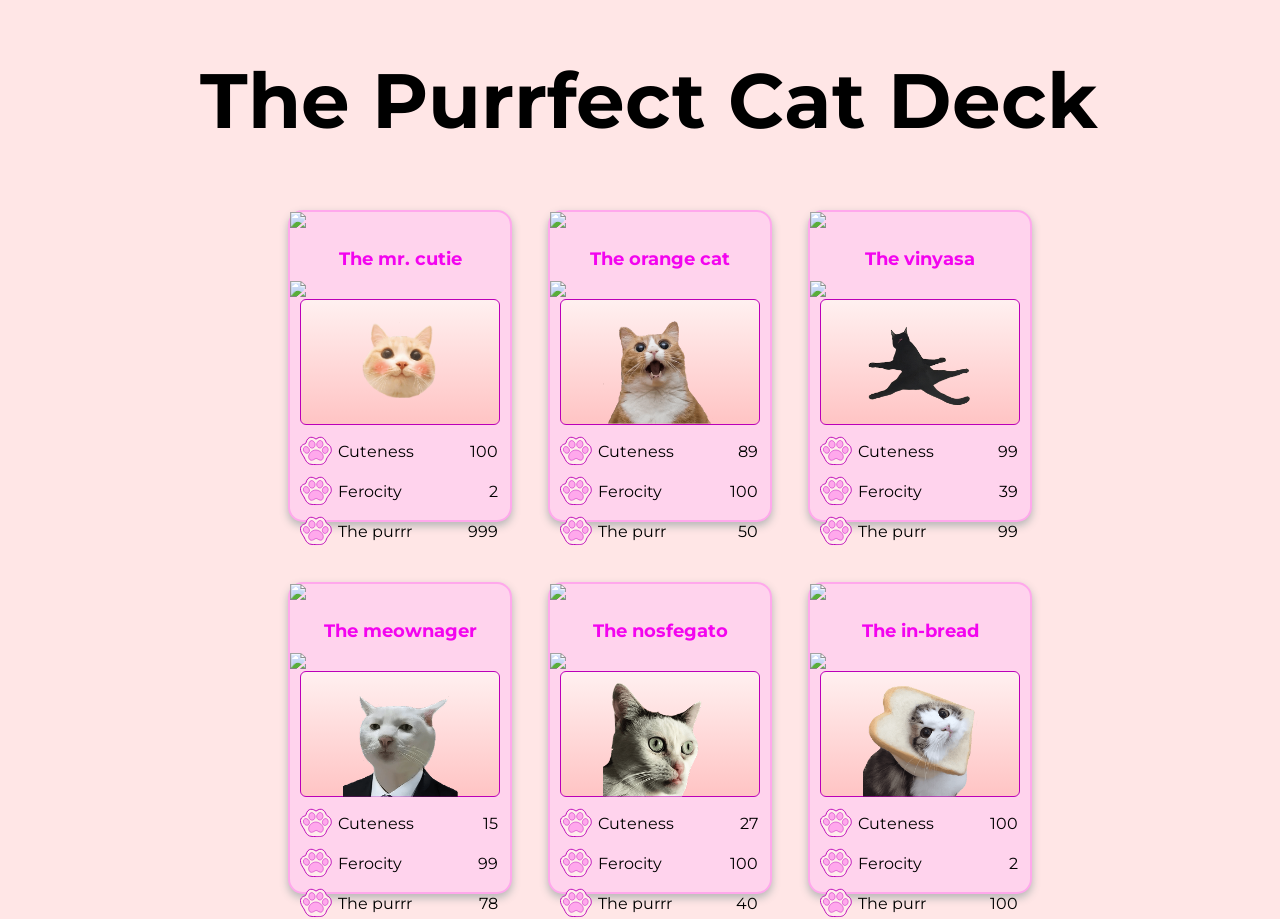
==== commit 0010fc9e: "correct paw icon bug" ====
--- a/card_project/index.html
+++ b/card_project/index.html
@@ -9,9 +9,11 @@
 
 </head>
 <body>
+
     <div id="title">
         <h2>The Purrfect Cat Deck</h2>
     </div>
+
     <div id="layout">
 
         <div class="card-size">
@@ -27,15 +29,15 @@
 
             <div class="paw-icons-container">
                 <div class="paw-icon">
-                    <img class="paw-svg" src="/Cats/cat-icon.svg">
-                    <div class="paw-icon-text">
-                        <p>Cuteness</p>
-                        <p class="number">100</p>
-                    </div>
-                </div>
-
-                <div class="paw-icon">
-                    <img class="paw-svg" src="/Cats/cat-icon.svg">
+                    <img class="paw-svg" src="Cats/cat-icon.svg">
+                    <div class="paw-icon-text">
+                        <p>Cuteness</p>
+                        <p class="number">100</p>
+                    </div>
+                </div>
+
+                <div class="paw-icon">
+                    <img class="paw-svg" src="Cats/cat-icon.svg">
                     <div class="paw-icon-text">
                         <p>Ferocity</p>
                         <p class="number">2</p>
@@ -43,7 +45,7 @@
                 </div>
                 
                 <div class="paw-icon">
-                    <img class="paw-svg" src="/Cats/cat-icon.svg">
+                    <img class="paw-svg" src="Cats/cat-icon.svg">
                     <div class="paw-icon-text">
                         <p>The purrr</p>
                         <p class="number">999</p>
@@ -65,7 +67,7 @@
 
             <div class="paw-icons-container">
                 <div class="paw-icon">
-                    <img class="paw-svg" src="/Cats/cat-icon.svg">
+                    <img class="paw-svg" src="Cats/cat-icon.svg">
                     <div class="paw-icon-text">
                         <p>Cuteness</p>
                         <p class="number">89</p>
@@ -73,15 +75,15 @@
                 </div>
 
                 <div class="paw-icon">
-                    <img class="paw-svg" src="/Cats/cat-icon.svg">
-                    <div class="paw-icon-text">
-                        <p>Ferocity</p>
-                        <p class="number">100</p>
-                    </div>
-                </div>
-                
-                <div class="paw-icon">
-                    <img class="paw-svg" src="/Cats/cat-icon.svg">
+                    <img class="paw-svg" src="Cats/cat-icon.svg">
+                    <div class="paw-icon-text">
+                        <p>Ferocity</p>
+                        <p class="number">100</p>
+                    </div>
+                </div>
+                
+                <div class="paw-icon">
+                    <img class="paw-svg" src="Cats/cat-icon.svg">
                     <div class="paw-icon-text">
                         <p>The purr</p>
                         <p class="number">50</p>
@@ -104,7 +106,7 @@
 
             <div class="paw-icons-container">
                 <div class="paw-icon">
-                    <img class="paw-svg" src="/Cats/cat-icon.svg">
+                    <img class="paw-svg" src="Cats/cat-icon.svg">
                     <div class="paw-icon-text">
                         <p>Cuteness</p>
                         <p class="number">99</p>
@@ -112,7 +114,7 @@
                 </div>
 
                 <div class="paw-icon">
-                    <img class="paw-svg" src="/Cats/cat-icon.svg">
+                    <img class="paw-svg" src="Cats/cat-icon.svg">
                     <div class="paw-icon-text">
                         <p>Ferocity</p>
                         <p class="number">39</p>
@@ -120,7 +122,7 @@
                 </div>
                 
                 <div class="paw-icon">
-                    <img class="paw-svg" src="/Cats/cat-icon.svg">
+                    <img class="paw-svg" src="Cats/cat-icon.svg">
                     <div class="paw-icon-text">
                         <p>The purr</p>
                         <p class="number">99</p>
@@ -143,7 +145,7 @@
 
             <div class="paw-icons-container">
                 <div class="paw-icon">
-                    <img class="paw-svg" src="/Cats/cat-icon.svg">
+                    <img class="paw-svg" src="Cats/cat-icon.svg">
                     <div class="paw-icon-text">
                         <p>Cuteness</p>
                         <p class="number">15</p>
@@ -151,7 +153,7 @@
                 </div>
 
                 <div class="paw-icon">
-                    <img class="paw-svg" src="/Cats/cat-icon.svg">
+                    <img class="paw-svg" src="Cats/cat-icon.svg">
                     <div class="paw-icon-text">
                         <p>Ferocity</p>
                         <p class="number">99</p>
@@ -159,7 +161,7 @@
                 </div>
                 
                 <div class="paw-icon">
-                    <img class="paw-svg" src="/Cats/cat-icon.svg">
+                    <img class="paw-svg" src="Cats/cat-icon.svg">
                     <div class="paw-icon-text">
                         <p>The purrr</p>
                         <p class="number">78</p>
@@ -182,7 +184,7 @@
 
             <div class="paw-icons-container">
                 <div class="paw-icon">
-                    <img class="paw-svg" src="/Cats/cat-icon.svg">
+                    <img class="paw-svg" src="Cats/cat-icon.svg">
                     <div class="paw-icon-text">
                         <p>Cuteness</p>
                         <p class="number">27</p>
@@ -190,15 +192,15 @@
                 </div>
 
                 <div class="paw-icon">
-                    <img class="paw-svg" src="/Cats/cat-icon.svg">
-                    <div class="paw-icon-text">
-                        <p>Ferocity</p>
-                        <p class="number">100</p>
-                    </div>
-                </div>
-                
-                <div class="paw-icon">
-                    <img class="paw-svg" src="/Cats/cat-icon.svg">
+                    <img class="paw-svg" src="Cats/cat-icon.svg">
+                    <div class="paw-icon-text">
+                        <p>Ferocity</p>
+                        <p class="number">100</p>
+                    </div>
+                </div>
+                
+                <div class="paw-icon">
+                    <img class="paw-svg" src="Cats/cat-icon.svg">
                     <div class="paw-icon-text">
                         <p>The purrr</p>
                         <p class="number">40</p>
@@ -221,15 +223,15 @@
 
             <div class="paw-icons-container">
                 <div class="paw-icon">
-                    <img class="paw-svg" src="/Cats/cat-icon.svg">
-                    <div class="paw-icon-text">
-                        <p>Cuteness</p>
-                        <p class="number">100</p>
-                    </div>
-                </div>
-
-                <div class="paw-icon">
-                    <img class="paw-svg" src="/Cats/cat-icon.svg">
+                    <img class="paw-svg" src="Cats/cat-icon.svg">
+                    <div class="paw-icon-text">
+                        <p>Cuteness</p>
+                        <p class="number">100</p>
+                    </div>
+                </div>
+
+                <div class="paw-icon">
+                    <img class="paw-svg" src="Cats/cat-icon.svg">
                     <div class="paw-icon-text">
                         <p>Ferocity</p>
                         <p class="number">2</p>
@@ -237,7 +239,7 @@
                 </div>
                 
                 <div class="paw-icon">
-                    <img class="paw-svg" src="/Cats/cat-icon.svg">
+                    <img class="paw-svg" src="Cats/cat-icon.svg">
                     <div class="paw-icon-text">
                         <p>The purr</p>
                         <p class="number">100</p>
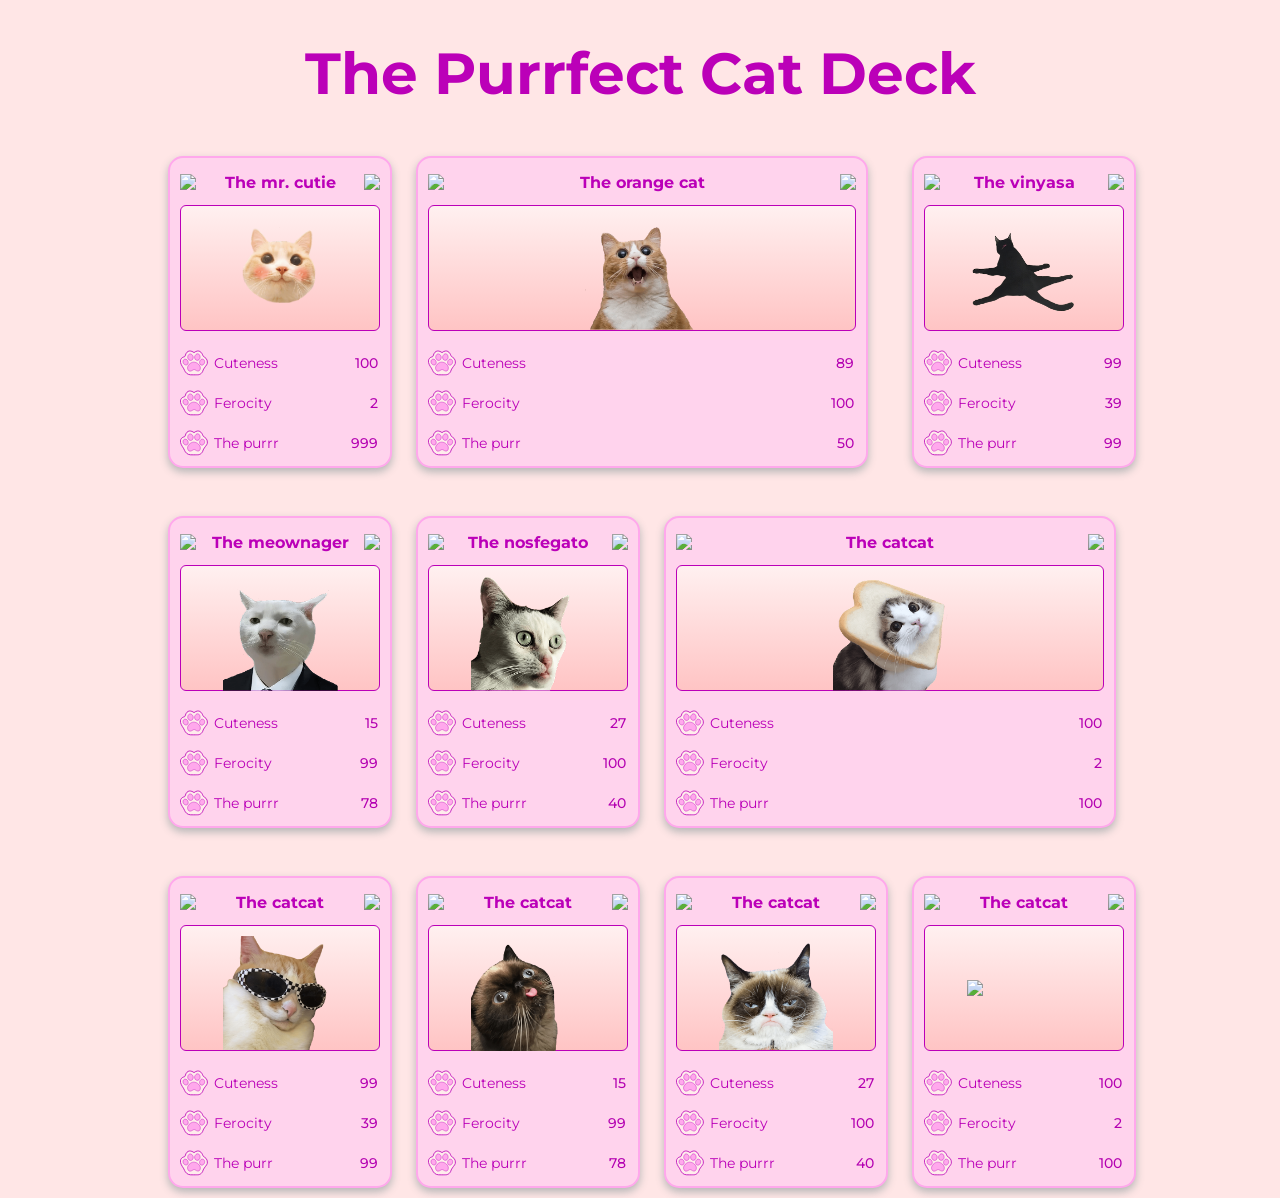
==== commit d3001530: "made card span 2 columns and adde more cards" ====
--- a/card_project/index.html
+++ b/card_project/index.html
@@ -6,7 +6,6 @@
     <title>Document</title>
     <link rel=stylesheet href="styles.css">
     <link href="https://fonts.googleapis.com/css2?family=Montserrat:ital,wght@0,100..900;1,100..900&display=swap" rel="stylesheet">
-
 </head>
 <body>
 
@@ -14,7 +13,7 @@
         <h2>The Purrfect Cat Deck</h2>
     </div>
 
-    <div id="layout">
+    <div id="layout"> 
 
         <div class="card-size">
             <div class="stats-icon">
@@ -55,7 +54,7 @@
             </div>
         </div>
 
-        <div class="card-size">
+        <div class="card-size span-2">
             <div class="stats-icon">
                 <img class="stats-svg" src="/Cats/defens.svg">
                 <h4>The orange cat</h4>
@@ -210,10 +209,10 @@
             </div>
         </div>
 
-        <div class="card-size">
-            <div class="stats-icon">
-                <img class="stats-svg" src="/Cats/defens.svg">
-                <h4>The in-bread</h4>
+        <div class="card-size span-2">
+            <div class="stats-icon">
+                <img class="stats-svg" src="/Cats/defens.svg">
+                <h4>The catcat</h4>
                 <img class="stats-svg" src="/Cats/attack.svg">
             </div>
             
@@ -249,7 +248,162 @@
             </div>
         </div>
 
-    </div>
-    
+        <div class="card-size">
+            
+            <div class="stats-icon">
+                <img class="stats-svg" src="/Cats/defens.svg">
+                <h4>The catcat</h4>
+                <img class="stats-svg" src="/Cats/attack.svg">
+            </div>
+            <div class="cat-all-container">
+                <img id="cat7" src="Cats/cat4.png">
+            </div>
+
+            <div class="paw-icons-container">
+                <div class="paw-icon">
+                    <img class="paw-svg" src="Cats/cat-icon.svg">
+                    <div class="paw-icon-text">
+                        <p>Cuteness</p>
+                        <p class="number">99</p>
+                    </div>
+                </div>
+
+                <div class="paw-icon">
+                    <img class="paw-svg" src="Cats/cat-icon.svg">
+                    <div class="paw-icon-text">
+                        <p>Ferocity</p>
+                        <p class="number">39</p>
+                    </div>
+                </div>
+                
+                <div class="paw-icon">
+                    <img class="paw-svg" src="Cats/cat-icon.svg">
+                    <div class="paw-icon-text">
+                        <p>The purr</p>
+                        <p class="number">99</p>
+                    </div>
+                </div>
+        
+            </div>
+        </div>
+
+        <div class="card-size">
+            <div class="stats-icon">
+                <img class="stats-svg" src="/Cats/defens.svg">
+                <h4>The catcat</h4>
+                <img class="stats-svg" src="/Cats/attack.svg">
+            </div>
+            
+            <div class="cat-all-container">
+                <img id="cat8" src="Cats/cat3.png">
+            </div>
+
+            <div class="paw-icons-container">
+                <div class="paw-icon">
+                    <img class="paw-svg" src="Cats/cat-icon.svg">
+                    <div class="paw-icon-text">
+                        <p>Cuteness</p>
+                        <p class="number">15</p>
+                    </div>
+                </div>
+
+                <div class="paw-icon">
+                    <img class="paw-svg" src="Cats/cat-icon.svg">
+                    <div class="paw-icon-text">
+                        <p>Ferocity</p>
+                        <p class="number">99</p>
+                    </div>
+                </div>
+                
+                <div class="paw-icon">
+                    <img class="paw-svg" src="Cats/cat-icon.svg">
+                    <div class="paw-icon-text">
+                        <p>The purrr</p>
+                        <p class="number">78</p>
+                    </div>
+                </div>
+        
+            </div>
+        </div>
+
+        <div class="card-size">
+            <div class="stats-icon">
+                <img class="stats-svg" src="/Cats/defens.svg">
+                <h4>The catcat</h4>
+                <img class="stats-svg" src="/Cats/attack.svg">
+            </div>
+            
+            <div class="cat-all-container">
+                <img id="cat9" src="Cats/cat2.png">
+            </div>
+
+            <div class="paw-icons-container">
+                <div class="paw-icon">
+                    <img class="paw-svg" src="Cats/cat-icon.svg">
+                    <div class="paw-icon-text">
+                        <p>Cuteness</p>
+                        <p class="number">27</p>
+                    </div>
+                </div>
+
+                <div class="paw-icon">
+                    <img class="paw-svg" src="Cats/cat-icon.svg">
+                    <div class="paw-icon-text">
+                        <p>Ferocity</p>
+                        <p class="number">100</p>
+                    </div>
+                </div>
+                
+                <div class="paw-icon">
+                    <img class="paw-svg" src="Cats/cat-icon.svg">
+                    <div class="paw-icon-text">
+                        <p>The purrr</p>
+                        <p class="number">40</p>
+                    </div>
+                </div>
+        
+            </div>
+        </div>
+
+        <div class="card-size">
+            <div class="stats-icon">
+                <img class="stats-svg" src="/Cats/defens.svg">
+                <h4>The catcat</h4>
+                <img class="stats-svg" src="/Cats/attack.svg">
+            </div>
+            
+            <div class="cat-all-container">
+                <img id="cat10" src="Cats/cat1.png">
+            </div>
+
+            <div class="paw-icons-container">
+                <div class="paw-icon">
+                    <img class="paw-svg" src="Cats/cat-icon.svg">
+                    <div class="paw-icon-text">
+                        <p>Cuteness</p>
+                        <p class="number">100</p>
+                    </div>
+                </div>
+
+                <div class="paw-icon">
+                    <img class="paw-svg" src="Cats/cat-icon.svg">
+                    <div class="paw-icon-text">
+                        <p>Ferocity</p>
+                        <p class="number">2</p>
+                    </div>
+                </div>
+                
+                <div class="paw-icon">
+                    <img class="paw-svg" src="Cats/cat-icon.svg">
+                    <div class="paw-icon-text">
+                        <p>The purr</p>
+                        <p class="number">100</p>
+                    </div>
+                </div>
+        
+            </div>
+        </div>
+
+    </div> 
 </body>
 </html>
--- a/card_project/styles.css
+++ b/card_project/styles.css
@@ -1,50 +1,68 @@
+
+
 html{
     font-size: clamp(14px, 2vw, 16px);
     font-family: 'Montserrat', sans-serif;
+    height: 100vh;
+    width: 100vw;
 
 }
 
 body{
     background-color: #ffe6e6;
-    width: 100%;
     background-image: url(/Cats/background.png);
 }
 
 h4{
-    margin-top: 16px;
-    font-size: 1.1rem;
+    margin-top: 12px;
+    font-size: 1rem;
     text-align: center;
     margin-bottom: 12px;
-    color: #f304ef;
-    
+    color: #BB00B8;
+
 }
 
 p{
-    font-size: clamp(14px, 2vw, 16px);
+    font-size: clamp(12px, 2vw, 14px);
     margin: 6px;
+    color: #BB00B8;
 
+}
+
+#stats-svg{
+    width: 20px;
+}
+
+.stats-icon{
+    display: flex;
+    justify-content: space-between;
+    align-items: center;
+    padding-left: 10px;
+    padding-right: 10px;
 }
 
 #layout{
     display: grid;
-    grid-template-columns: repeat(3, 200px);
+    grid-template-columns: repeat(4, 200px);
     grid-template-rows: repeat(2, 1fr);
     align-items: center;
     justify-content: center;
-    gap: 60px;
+    gap: 3em;
     padding: 10px;
     
 }
 
 #title{
-    font-size: clamp(2rem, 4vw, 3.5rem);
+    font-size: clamp(2rem, 3vw, 3.5rem);
     text-align: center;
     margin-bottom: -10px;
     margin-top: -10px;
+    color: #BB00B8;
 }
 
+
 .card-size{
-    width: clamp(180px, 40vw, 220px);
+    width: clamp(208px, 40vw, 220px);
     height: 308px;
     background-color: #FFD3ED;
     border: solid 2px #FFA8EC;
@@ -69,13 +87,21 @@
 
 }
 
-@media (max-width: 1000px){
-    #layout{
+@media (min-width: 1001px) {
+    .span-2 {
+        grid-column: span 2;
+        width: 100%; 
+    }
+}
+    
+@media (max-width: 1000px) {
+    #layout {
         display: flex;
-        flex-wrap: wrap
+        flex-wrap: wrap;
+        justify-content: center;
     }
+}
 
-}
 
 #cat1{
     width: 116px;
@@ -104,9 +130,27 @@
     width: 115px;
 }
 
+#cat7{
+    width: 114px;
+
+}
+
+#cat8{
+    width: 115px;
+}
+
+#cat9{
+    width: 114px;
+}
+
+#cat10{
+    width: 114px;
+}
+
+
 
 .paw-svg{
-    width: clamp(28px, 4vw, 32px);
+    width: clamp(22px, 4vw, 28px);
     height: 32px;
     margin-left: 10px;
 }
@@ -133,5 +177,7 @@
 
 .number{
     margin-right: 12px;
+    font-weight: 480;
+    color: #b400b1;
 }
 
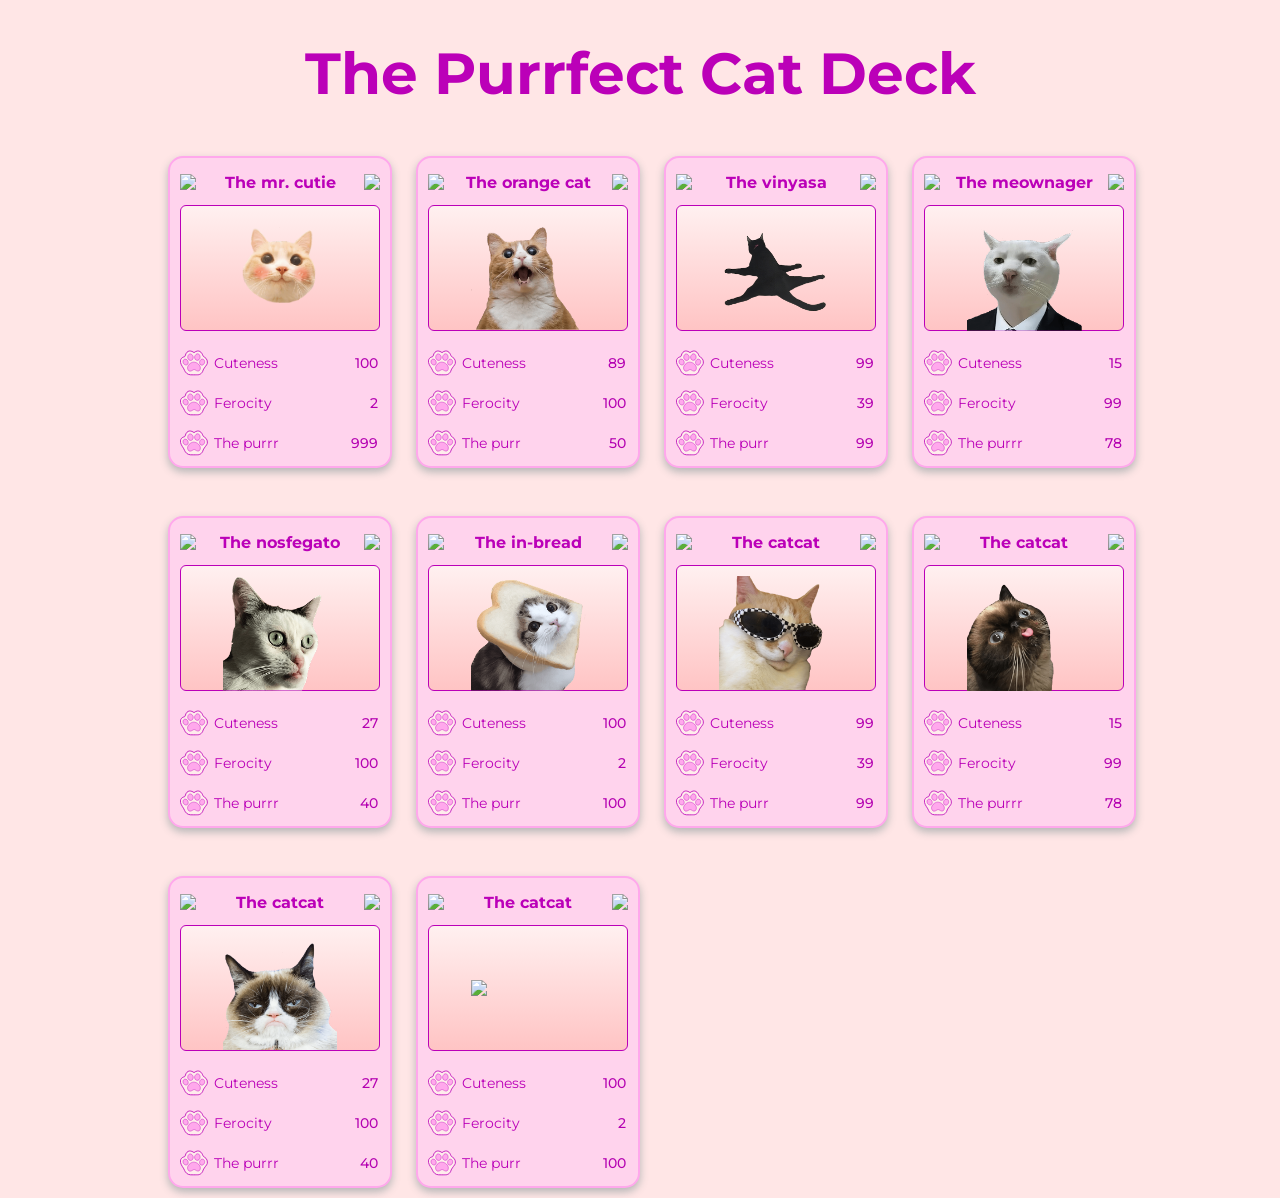
==== commit d61e16c9: "remove the column 2 span of 2 cards and made them the same size" ====
--- a/card_project/index.html
+++ b/card_project/index.html
@@ -212,7 +212,7 @@
         <div class="card-size span-2">
             <div class="stats-icon">
                 <img class="stats-svg" src="/Cats/defens.svg">
-                <h4>The catcat</h4>
+                <h4>The in-bread</h4>
                 <img class="stats-svg" src="/Cats/attack.svg">
             </div>
             
--- a/card_project/styles.css
+++ b/card_project/styles.css
@@ -87,12 +87,12 @@
 
 }
 
-@media (min-width: 1001px) {
+/*@media (min-width: 1001px) {
     .span-2 {
         grid-column: span 2;
         width: 100%; 
     }
-}
+}*/
     
 @media (max-width: 1000px) {
     #layout {
